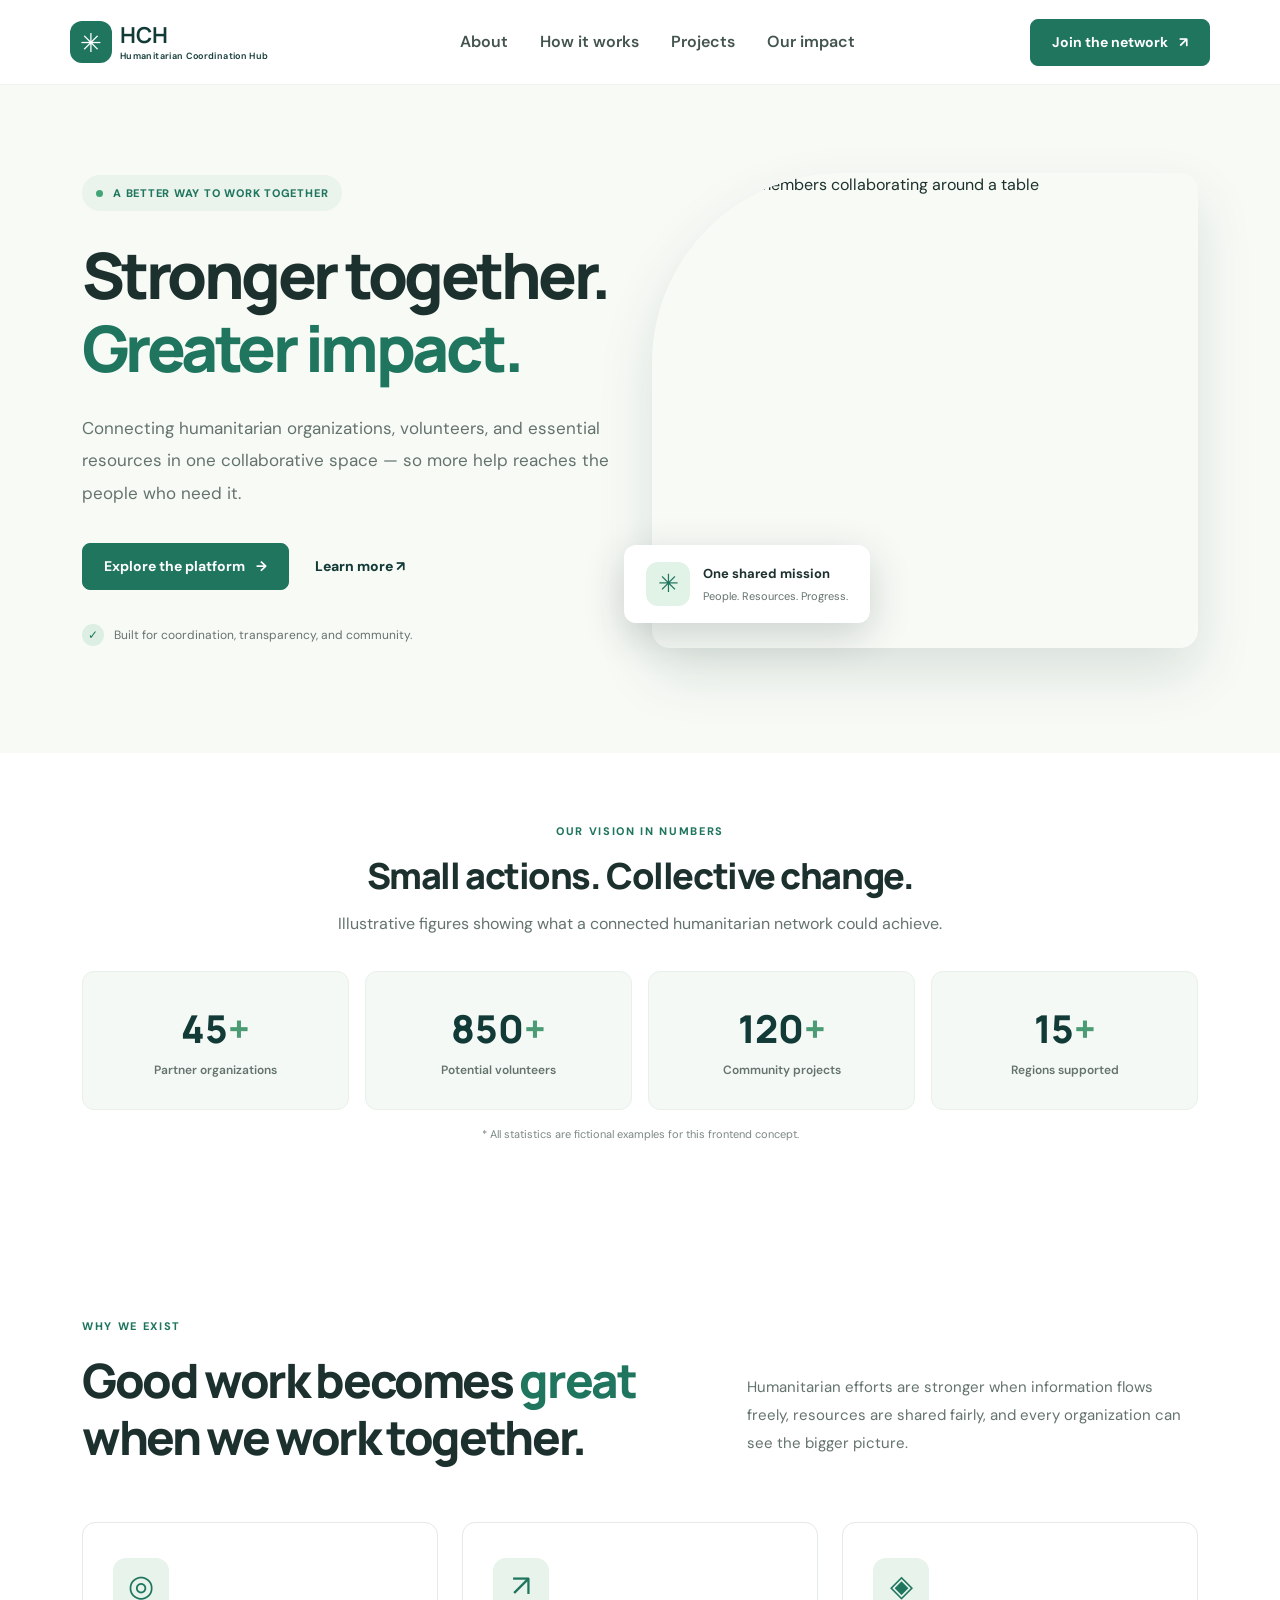
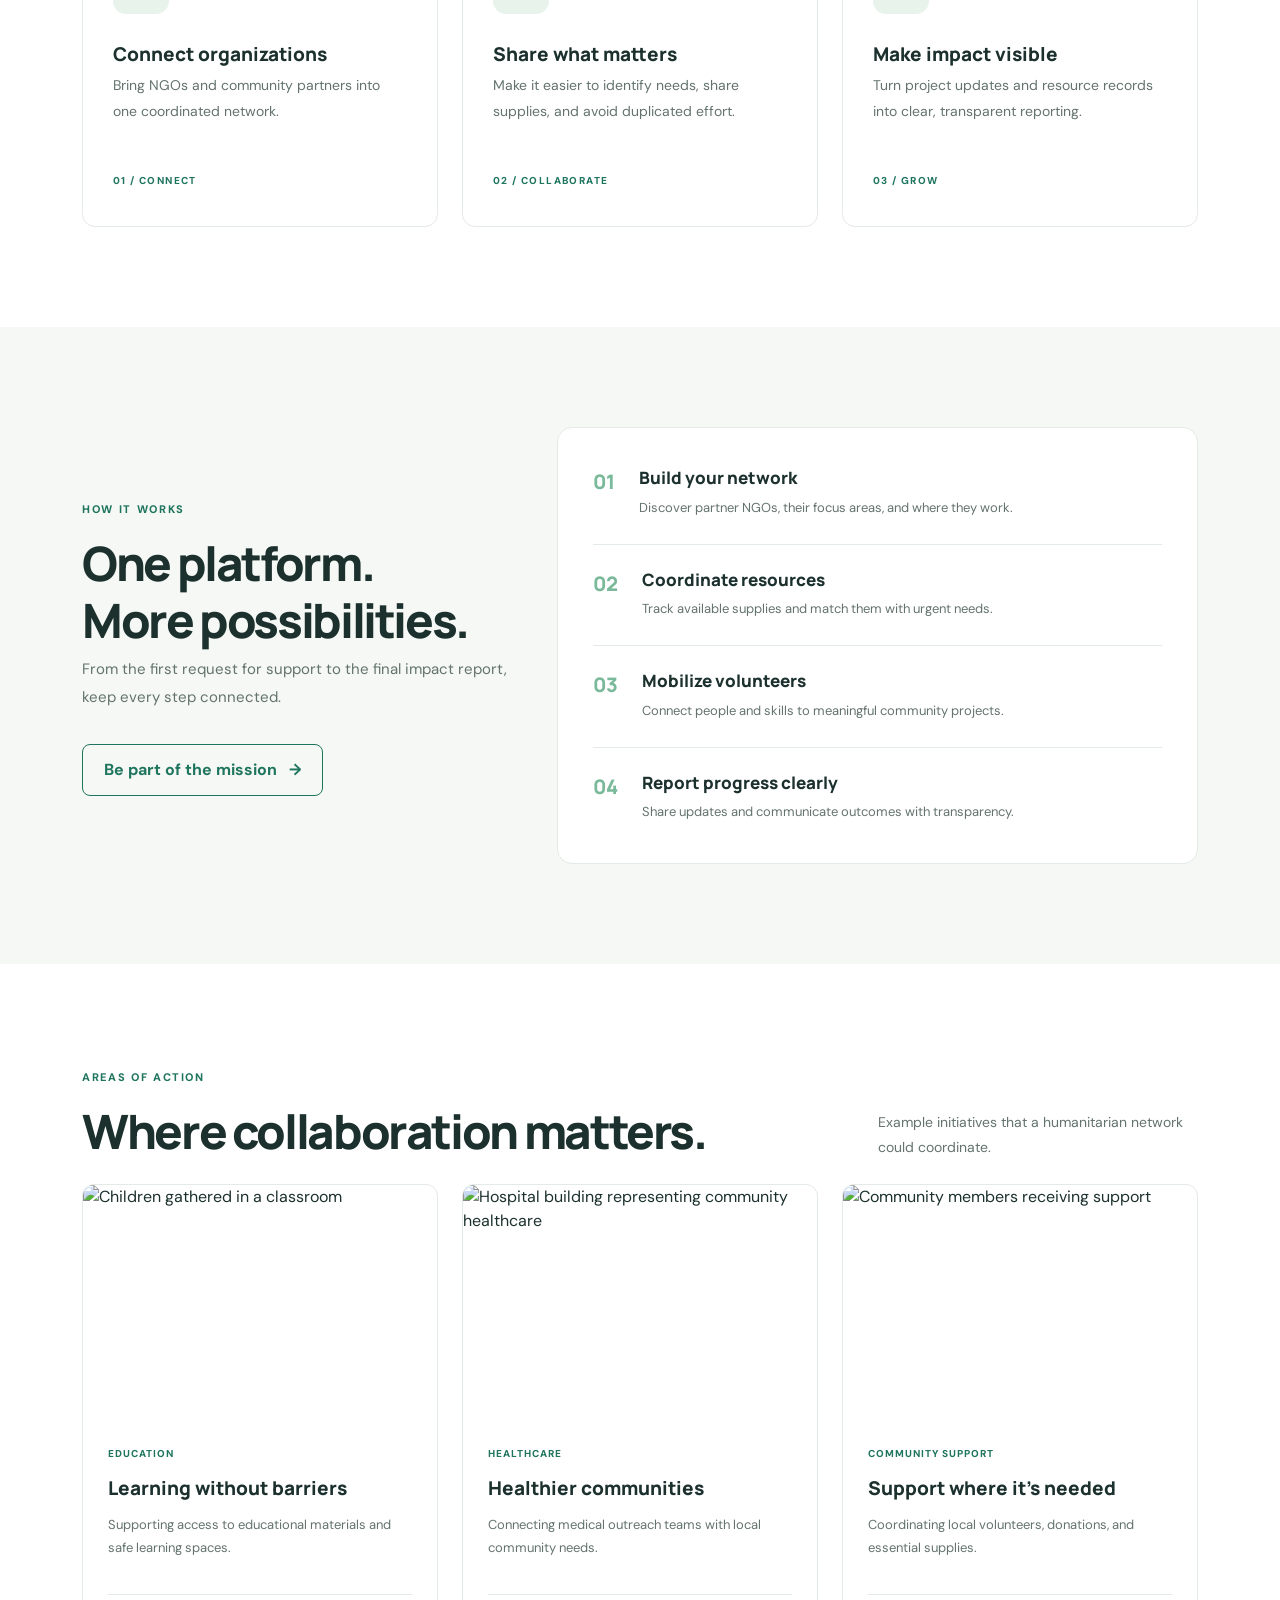
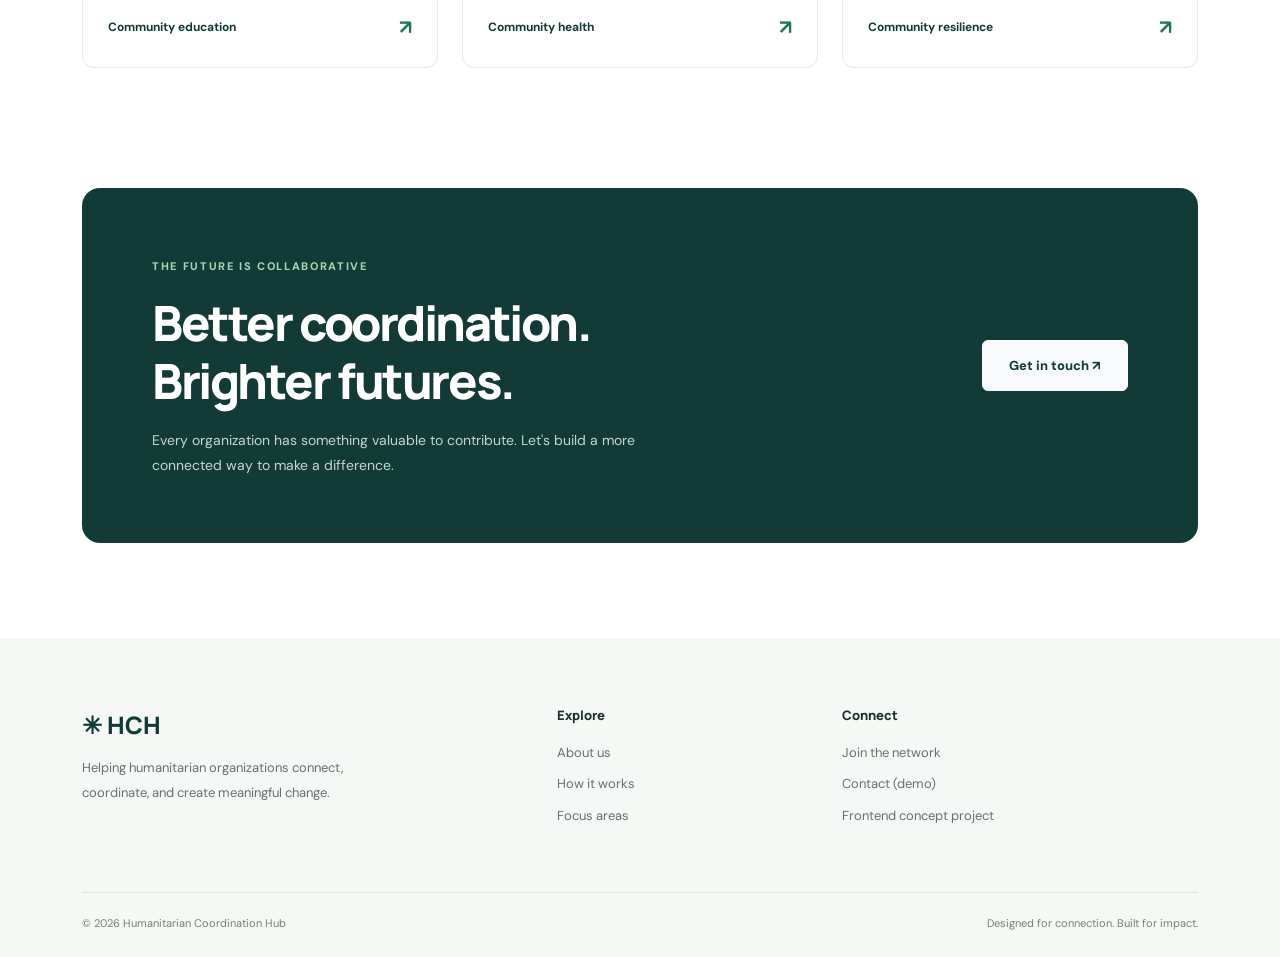
==== index.html @ ce34d8b0 "first commit" ====
<!DOCTYPE html>
<html lang="en">
<head>
  <meta charset="UTF-8">
  <meta name="viewport" content="width=device-width, initial-scale=1.0">
  <meta name="description" content="Humanitarian Coordination Hub connects organizations, volunteers and resources to support communities.">
  <title>Humanitarian Coordination Hub | Together, We Make an Impact</title>
  <link rel="preconnect" href="https://fonts.googleapis.com">
  <link rel="preconnect" href="https://fonts.gstatic.com" crossorigin>
  <link href="https://fonts.googleapis.com/css2?family=DM+Sans:wght@400;500;600;700&family=Manrope:wght@400;500;600;700;800&display=swap" rel="stylesheet">
  <link href="https://cdn.jsdelivr.net/npm/bootstrap@5.3.3/dist/css/bootstrap.min.css" rel="stylesheet">
  <link rel="stylesheet" href="css/style.css">
</head>
<body>
  <header class="site-header" id="top">
    <nav class="navbar navbar-expand-lg navbar-light container py-3" aria-label="Main navigation">
      <a class="navbar-brand brand d-flex align-items-center gap-2" href="#top" aria-label="HCH home">
        <span class="brand-mark" aria-hidden="true">✳</span>
        <span><strong>HCH</strong><small>Humanitarian Coordination Hub</small></span>
      </a>
      <button class="navbar-toggler" type="button" data-bs-toggle="collapse" data-bs-target="#mainNav" aria-controls="mainNav" aria-expanded="false" aria-label="Toggle navigation"><span class="navbar-toggler-icon"></span></button>
      <div class="collapse navbar-collapse" id="mainNav">
        <ul class="navbar-nav mx-auto gap-lg-3 mt-3 mt-lg-0">
          <li class="nav-item"><a class="nav-link" href="#about">About</a></li>
          <li class="nav-item"><a class="nav-link" href="#how-it-works">How it works</a></li>
          <li class="nav-item"><a class="nav-link" href="#projects">Projects</a></li>
          <li class="nav-item"><a class="nav-link" href="#impact">Our impact</a></li>
        </ul>
        <a href="#join" class="btn btn-primary-custom mt-3 mt-lg-0">Join the network <span aria-hidden="true">↗</span></a>
      </div>
    </nav>
  </header>

  <main>
    <section class="hero" aria-labelledby="hero-title">
      <div class="container">
        <div class="row align-items-center gy-5">
          <div class="col-lg-6 hero-content">
            <span class="eyebrow"><span class="status-dot"></span> A better way to work together</span>
            <h1 id="hero-title">Stronger together.<br><span>Greater impact.</span></h1>
            <p class="lead-copy">Connecting humanitarian organizations, volunteers, and essential resources in one collaborative space — so more help reaches the people who need it.</p>
            <div class="hero-actions"><a href="#how-it-works" class="btn btn-primary-custom btn-lg">Explore the platform <span aria-hidden="true">→</span></a><a href="#about" class="text-link">Learn more <span aria-hidden="true">↗</span></a></div>
            <div class="hero-note"><span class="note-icon">✓</span> Built for coordination, transparency, and community.</div>
          </div>
          <div class="col-lg-6">
            <div class="hero-visual">
              <img class="hero-photo" src="https://images.unsplash.com/photo-1531206715517-5c0ba140b2b8?auto=format&fit=crop&w=1100&q=85" alt="Community members collaborating around a table" loading="eager">
              <div class="visual-label"><span class="visual-icon">✳</span><div><strong>One shared mission</strong><small>People. Resources. Progress.</small></div></div>
              <div class="visual-decor" aria-hidden="true"></div>
            </div>
          </div>
        </div>
      </div>
    </section>

    <section class="stats-section" id="impact" aria-labelledby="impact-title">
      <div class="container">
        <div class="stats-intro"><span class="section-kicker">OUR VISION IN NUMBERS</span><h2 id="impact-title">Small actions. Collective change.</h2><p>Illustrative figures showing what a connected humanitarian network could achieve.</p></div>
        <div class="row g-3">
          <div class="col-6 col-lg-3"><div class="stat-card"><strong>45<span>+</span></strong><span>Partner organizations</span></div></div>
          <div class="col-6 col-lg-3"><div class="stat-card"><strong>850<span>+</span></strong><span>Potential volunteers</span></div></div>
          <div class="col-6 col-lg-3"><div class="stat-card"><strong>120<span>+</span></strong><span>Community projects</span></div></div>
          <div class="col-6 col-lg-3"><div class="stat-card"><strong>15<span>+</span></strong><span>Regions supported</span></div></div>
        </div>
        <p class="demo-disclaimer">* All statistics are fictional examples for this frontend concept.</p>
      </div>
    </section>

    <section class="section-space about-section" id="about" aria-labelledby="about-title">
      <div class="container"><div class="row align-items-end gy-3 mb-5"><div class="col-lg-7"><span class="section-kicker">WHY WE EXIST</span><h2 class="section-title" id="about-title">Good work becomes <em>great</em> when we work together.</h2></div><div class="col-lg-5"><p class="section-description">Humanitarian efforts are stronger when information flows freely, resources are shared fairly, and every organization can see the bigger picture.</p></div></div>
      <div class="row g-4">
        <div class="col-md-4"><article class="feature-card"><span class="feature-icon" aria-hidden="true">◎</span><h3>Connect organizations</h3><p>Bring NGOs and community partners into one coordinated network.</p><span class="feature-number">01 / CONNECT</span></article></div>
        <div class="col-md-4"><article class="feature-card"><span class="feature-icon" aria-hidden="true">↗</span><h3>Share what matters</h3><p>Make it easier to identify needs, share supplies, and avoid duplicated effort.</p><span class="feature-number">02 / COLLABORATE</span></article></div>
        <div class="col-md-4"><article class="feature-card"><span class="feature-icon" aria-hidden="true">◈</span><h3>Make impact visible</h3><p>Turn project updates and resource records into clear, transparent reporting.</p><span class="feature-number">03 / GROW</span></article></div>
      </div></div>
    </section>

    <section class="section-space process-section" id="how-it-works" aria-labelledby="process-title"><div class="container"><div class="row gy-5 align-items-center"><div class="col-lg-5"><span class="section-kicker">HOW IT WORKS</span><h2 class="section-title" id="process-title">One platform.<br>More possibilities.</h2><p class="section-description">From the first request for support to the final impact report, keep every step connected.</p><a href="#join" class="btn btn-outline-custom mt-3">Be part of the mission <span aria-hidden="true">→</span></a></div><div class="col-lg-7"><div class="steps"><div class="step"><span>01</span><div><h3>Build your network</h3><p>Discover partner NGOs, their focus areas, and where they work.</p></div></div><div class="step"><span>02</span><div><h3>Coordinate resources</h3><p>Track available supplies and match them with urgent needs.</p></div></div><div class="step"><span>03</span><div><h3>Mobilize volunteers</h3><p>Connect people and skills to meaningful community projects.</p></div></div><div class="step"><span>04</span><div><h3>Report progress clearly</h3><p>Share updates and communicate outcomes with transparency.</p></div></div></div></div></div></div></section>

    <section class="section-space projects-section" id="projects" aria-labelledby="projects-title"><div class="container"><div class="d-flex flex-column flex-md-row align-items-md-end justify-content-between gap-3 mb-4"><div><span class="section-kicker">AREAS OF ACTION</span><h2 class="section-title mb-0" id="projects-title">Where collaboration matters.</h2></div><p class="projects-intro">Example initiatives that a humanitarian network could coordinate.</p></div><div class="row g-4">
      <div class="col-md-6 col-lg-4"><article class="project-card"><img src="https://images.unsplash.com/photo-1509099836639-18ba1795216d?auto=format&fit=crop&w=800&q=80" alt="Children gathered in a classroom" loading="lazy"><div class="project-body"><span class="tag">EDUCATION</span><h3>Learning without barriers</h3><p>Supporting access to educational materials and safe learning spaces.</p><span class="project-meta">Community education <span aria-hidden="true">↗</span></span></div></article></div>
      <div class="col-md-6 col-lg-4"><article class="project-card"><img src="https://images.unsplash.com/photo-1538108149393-fbbd81895907?auto=format&fit=crop&w=800&q=80" alt="Hospital building representing community healthcare" loading="lazy"><div class="project-body"><span class="tag">HEALTHCARE</span><h3>Healthier communities</h3><p>Connecting medical outreach teams with local community needs.</p><span class="project-meta">Community health <span aria-hidden="true">↗</span></span></div></article></div>
      <div class="col-md-6 col-lg-4"><article class="project-card"><img src="https://images.unsplash.com/photo-1488521787991-ed7bbaae773c?auto=format&fit=crop&w=800&q=80" alt="Community members receiving support" loading="lazy"><div class="project-body"><span class="tag">COMMUNITY SUPPORT</span><h3>Support where it's needed</h3><p>Coordinating local volunteers, donations, and essential supplies.</p><span class="project-meta">Community resilience <span aria-hidden="true">↗</span></span></div></article></div>
    </div></div></section>

    <section class="join-section" id="join"><div class="container"><div class="join-box"><div><span class="section-kicker light-kicker">THE FUTURE IS COLLABORATIVE</span><h2>Better coordination.<br>Brighter futures.</h2><p>Every organization has something valuable to contribute. Let's build a more connected way to make a difference.</p></div><a class="btn btn-light join-button" href="mailto:hello@example.org?subject=Humanitarian%20Coordination%20Hub%20Interest">Get in touch <span aria-hidden="true">↗</span></a></div></div></section>
  </main>
  <footer class="footer"><div class="container"><div class="row gy-4 align-items-start"><div class="col-lg-5"><a class="footer-brand" href="#top">✳ HCH</a><p>Helping humanitarian organizations connect, coordinate, and create meaningful change.</p></div><div class="col-lg-3 col-6"><h3>Explore</h3><a href="#about">About us</a><a href="#how-it-works">How it works</a><a href="#projects">Focus areas</a></div><div class="col-lg-4 col-6"><h3>Connect</h3><a href="#join">Join the network</a><a href="mailto:hello@example.org">Contact (demo)</a><span class="footer-note">Frontend concept project</span></div></div><div class="footer-bottom"><span>© <span id="year"></span> Humanitarian Coordination Hub</span><span>Designed for connection. Built for impact.</span></div></div></footer>
  <script src="https://cdn.jsdelivr.net/npm/bootstrap@5.3.3/dist/js/bootstrap.bundle.min.js"></script>
  <script src="js/main.js"></script>
</body>
</html>
---- css/style.css ----
:root{--navy:#123b37;--green:#1f755e;--mint:#e7f3eb;--ink:#1c312e;--muted:#64736e;--cream:#f8faf6;--line:#e4eae5}*{box-sizing:border-box}html{scroll-behavior:smooth;scroll-padding-top:85px}body{font-family:'DM Sans',sans-serif;color:var(--ink);background:#fff;margin:0}h1,h2,h3,h4,.brand{font-family:Manrope,sans-serif}a{text-decoration:none}button,a{transition:.2s ease}a:focus-visible,button:focus-visible{outline:3px solid #e0a953;outline-offset:3px}.site-header{background:#fff;position:sticky;top:0;z-index:1000;border-bottom:1px solid #f0f2ee}.brand{color:var(--navy);font-size:22px;line-height:1}.brand:hover{color:var(--green)}.brand-mark{background:var(--green);color:white;width:42px;height:42px;display:grid;place-items:center;border-radius:12px;font-size:26px}.brand small{display:block;font-family:'DM Sans',sans-serif;font-size:9px;font-weight:600;letter-spacing:.04em;margin-top:6px}.nav-link{font-weight:600;color:#43544e}.nav-link:hover{color:var(--green)}.btn-primary-custom{background:var(--green);color:#fff;border-radius:8px;padding:12px 21px;font-size:14px;font-weight:700;border:1px solid var(--green)}.btn-primary-custom:hover{background:#155741;color:#fff;transform:translateY(-2px)}.btn-primary-custom span,.btn-outline-custom span{margin-left:8px}.hero{background:var(--cream);padding:88px 0 105px;overflow:hidden}.eyebrow,.section-kicker{font-size:11px;font-weight:800;letter-spacing:.15em;color:var(--green);text-transform:uppercase}.eyebrow{display:inline-flex;align-items:center;gap:10px;background:#eaf3ec;padding:10px 14px;border-radius:50px;letter-spacing:.07em}.status-dot{width:7px;height:7px;border-radius:50%;background:#42a578}.hero h1{font-size:clamp(44px,5vw,72px);line-height:1.13;letter-spacing:-.055em;font-weight:800;margin:28px 0}.hero h1 span{color:var(--green)}.lead-copy{font-size:17px;line-height:1.9;color:var(--muted);max-width:530px}.hero-actions{display:flex;gap:26px;align-items:center;flex-wrap:wrap;margin:34px 0}.text-link{color:var(--navy);font-size:14px;font-weight:800}.text-link:hover{color:var(--green)}.hero-note{font-size:12px;color:var(--muted)}.note-icon{display:inline-grid;place-items:center;background:#dcefe2;color:var(--green);width:22px;height:22px;border-radius:50%;margin-right:7px}.hero-visual{position:relative;max-width:550px;margin:auto}.hero-photo{display:block;width:100%;height:475px;object-fit:cover;border-radius:190px 18px 18px 18px;box-shadow:0 25px 55px #123b3721}.visual-label{position:absolute;bottom:25px;left:-28px;background:#fff;padding:17px 22px;display:flex;gap:13px;align-items:center;border-radius:12px;box-shadow:0 12px 40px #102a2530}.visual-icon{width:44px;height:44px;background:#e1f2e7;color:var(--green);border-radius:12px;display:grid;place-items:center;font-size:25px}.visual-label strong,.visual-label small{display:block}.visual-label strong{font-size:13px}.visual-label small{font-size:11px;color:var(--muted);margin-top:4px}.visual-decor{position:absolute;width:100px;height:100px;border:12px solid #d9e9d8;border-radius:50%;right:-34px;top:-35px;z-index:-1}.stats-section{padding:65px 0 70px}.stats-intro{text-align:center;margin-bottom:32px}.stats-intro h2{font-size:clamp(25px,3vw,36px);font-weight:800;letter-spacing:-.04em;margin:12px 0}.stats-intro p,.section-description{color:var(--muted);line-height:1.85}.stat-card{background:#f5f9f5;padding:28px 15px;text-align:center;border:1px solid #e9f0e9;border-radius:12px}.stat-card strong{display:block;font-family:Manrope,sans-serif;font-size:clamp(29px,3vw,42px);font-weight:800;color:var(--navy)}.stat-card strong span{color:#4b9b75}.stat-card>span{color:var(--muted);font-size:12px;font-weight:600}.demo-disclaimer{text-align:center;color:#7b8983;font-size:11px;margin:16px 0 0}.section-space{padding:100px 0}.section-title{font-weight:800;font-size:clamp(31px,3.7vw,49px);line-height:1.2;letter-spacing:-.05em;margin-top:15px}.section-title em{color:var(--green);font-style:normal}.section-description{font-size:15px}.feature-card{height:100%;border:1px solid var(--line);border-radius:13px;padding:35px 30px;transition:.25s}.feature-card:hover{transform:translateY(-6px);box-shadow:0 20px 40px #173b3012;border-color:#bcd9c7}.feature-icon{display:grid;place-items:center;width:56px;height:56px;background:var(--mint);border-radius:13px;font-size:30px;color:var(--green);margin-bottom:29px}.feature-card h3{font-size:19px;font-weight:800}.feature-card p{font-size:14px;color:var(--muted);line-height:1.8;min-height:78px}.feature-number{font-size:10px;font-weight:800;letter-spacing:.14em;color:var(--green)}.process-section{background:#f5f8f4}.btn-outline-custom{border:1px solid var(--green);color:var(--green);font-weight:700;padding:13px 21px;border-radius:8px}.btn-outline-custom:hover{background:var(--green);color:white}.steps{background:white;padding:15px 35px;border-radius:15px;border:1px solid var(--line)}.step{display:flex;gap:24px;padding:25px 0;border-bottom:1px solid var(--line)}.step:last-child{border-bottom:0}.step>span{font:800 20px Manrope,sans-serif;color:#7ab99a}.step h3{font-size:17px;font-weight:800}.step p{color:var(--muted);font-size:13px;margin:8px 0 0;line-height:1.7}.projects-intro{max-width:320px;color:var(--muted);font-size:14px;line-height:1.8;margin:0}.project-card{height:100%;border:1px solid var(--line);border-radius:12px;overflow:hidden;background:#fff;transition:.25s}.project-card:hover{transform:translateY(-5px);box-shadow:0 18px 40px #173b3014}.project-card img{width:100%;height:230px;object-fit:cover;display:block}.project-body{padding:25px}.tag{font-size:10px;letter-spacing:.1em;font-weight:800;color:var(--green)}.project-body h3{font-size:19px;font-weight:800;margin:13px 0}.project-body p{font-size:13px;color:var(--muted);line-height:1.8;min-height:65px}.project-meta{display:flex;justify-content:space-between;align-items:center;border-top:1px solid var(--line);padding-top:17px;color:var(--navy);font-size:12px;font-weight:700}.project-meta span{font-size:20px;color:var(--green)}.join-section{padding:20px 0 95px}.join-box{background:var(--navy);border-radius:18px;padding:65px 70px;display:flex;justify-content:space-between;gap:30px;align-items:center}.light-kicker{color:#a2d6b5}.join-box h2{font-size:clamp(30px,3.8vw,49px);font-weight:800;letter-spacing:-.05em;color:white;margin:17px 0}.join-box p{max-width:540px;color:#c4d7d0;line-height:1.8;font-size:14px;margin:0}.join-button{padding:15px 26px;white-space:nowrap;font-size:13px;font-weight:800;color:var(--navy)}.join-button:hover{background:#e5f0e8}.footer{background:#f5f8f4;padding:70px 0 25px}.footer-brand{font:800 24px Manrope,sans-serif;color:var(--navy)}.footer p{font-size:13px;color:var(--muted);max-width:310px;line-height:1.9;margin-top:15px}.footer h3{font-size:13px;font-weight:800;margin-bottom:19px}.footer a:not(.footer-brand),.footer-note{display:block;color:var(--muted);font-size:13px;margin-bottom:12px}.footer a:hover{color:var(--green)}.footer-bottom{border-top:1px solid #dce6dd;margin-top:55px;padding-top:22px;display:flex;justify-content:space-between;gap:15px;color:#71817a;font-size:11px}@media(max-width:991px){.hero{padding:60px 0 80px}.hero-photo{height:430px}.hero-visual{max-width:600px}.visual-label{left:10px}.section-space{padding:75px 0}.join-box{padding:45px}}@media(max-width:575px){.brand small{font-size:8px}.brand-mark{width:38px;height:38px}.hero h1{font-size:43px}.hero-photo{height:330px;border-radius:110px 15px 15px 15px}.visual-label{bottom:14px;padding:10px 12px}.visual-decor{right:-5px}.hero-actions{gap:20px}.hero .btn-lg{font-size:13px}.stat-card{padding:22px 8px}.stat-card>span{font-size:11px}.steps{padding:5px 18px}.join-box{padding:37px 25px;display:block}.join-button{margin-top:25px}.footer-bottom{flex-direction:column}.section-space{padding:65px 0}}@media(prefers-reduced-motion:reduce){html{scroll-behavior:auto}*,*::before,*::after{transition:none!important}}
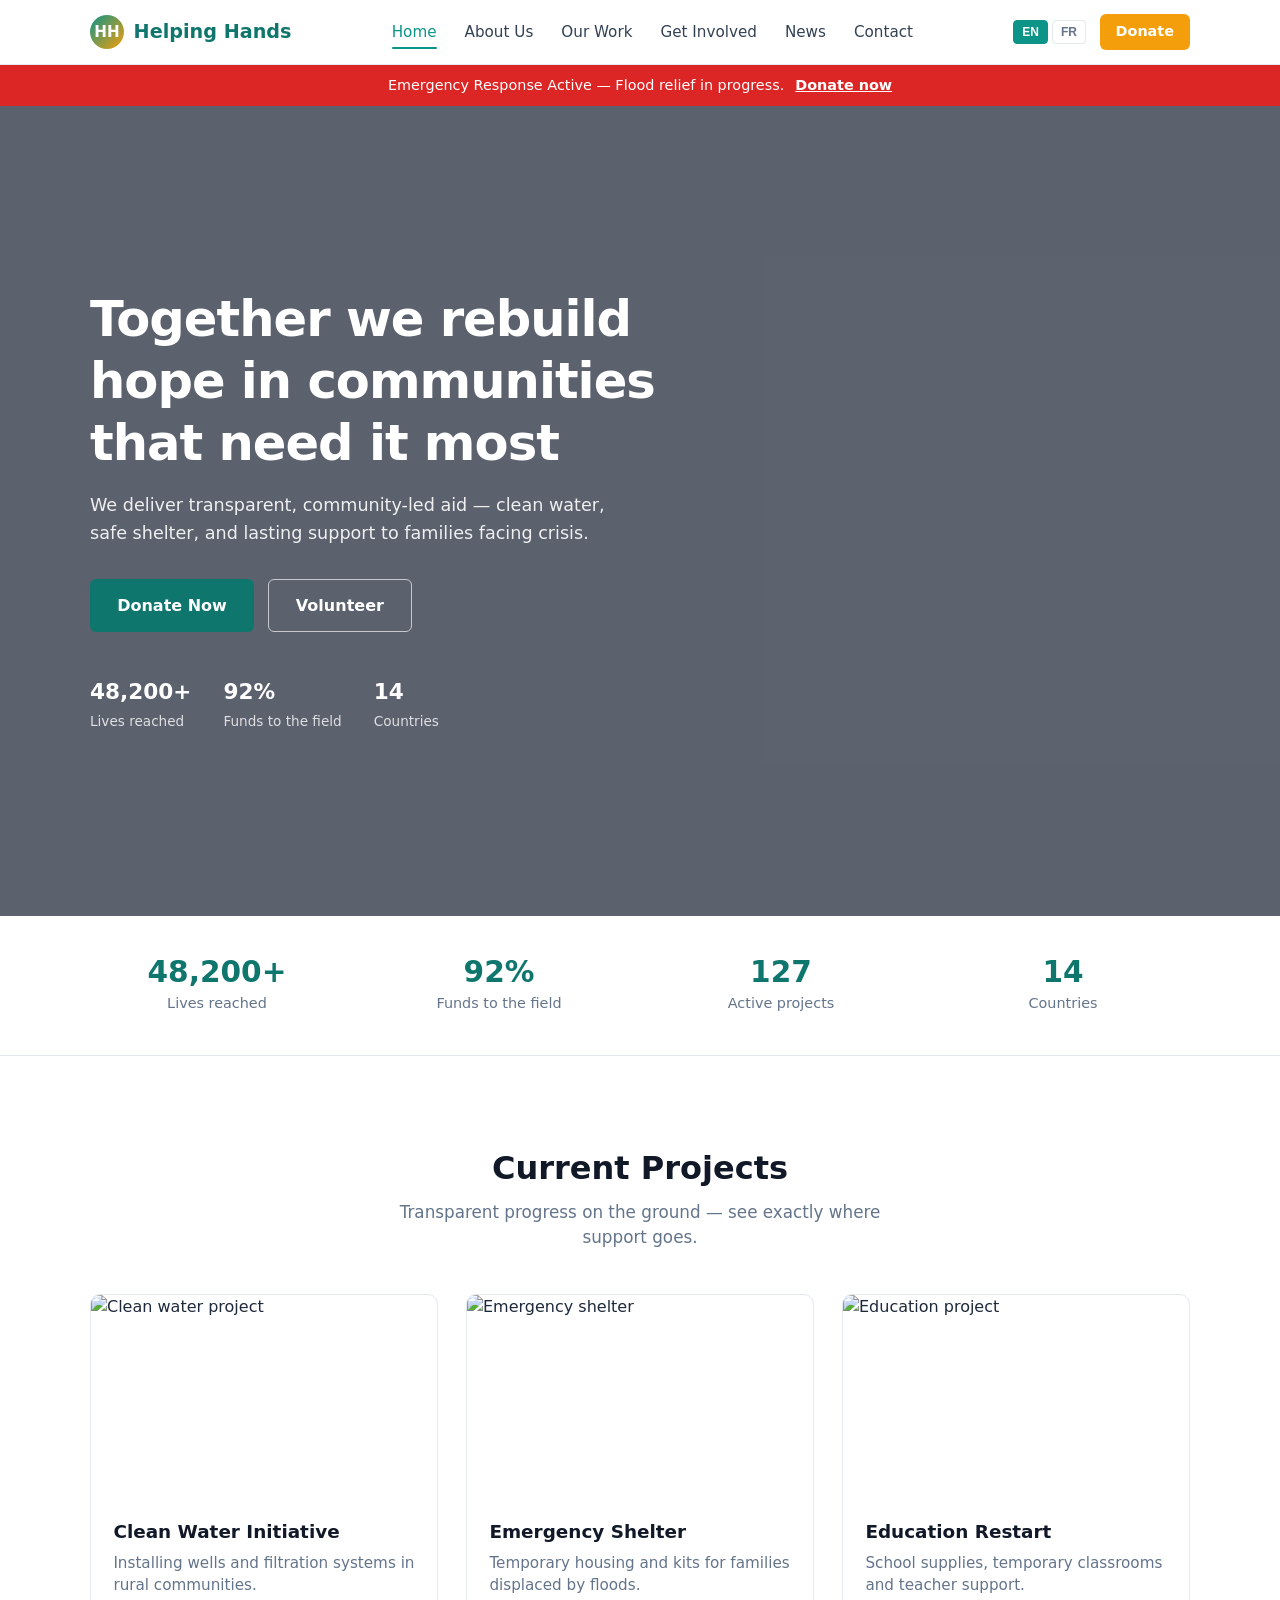
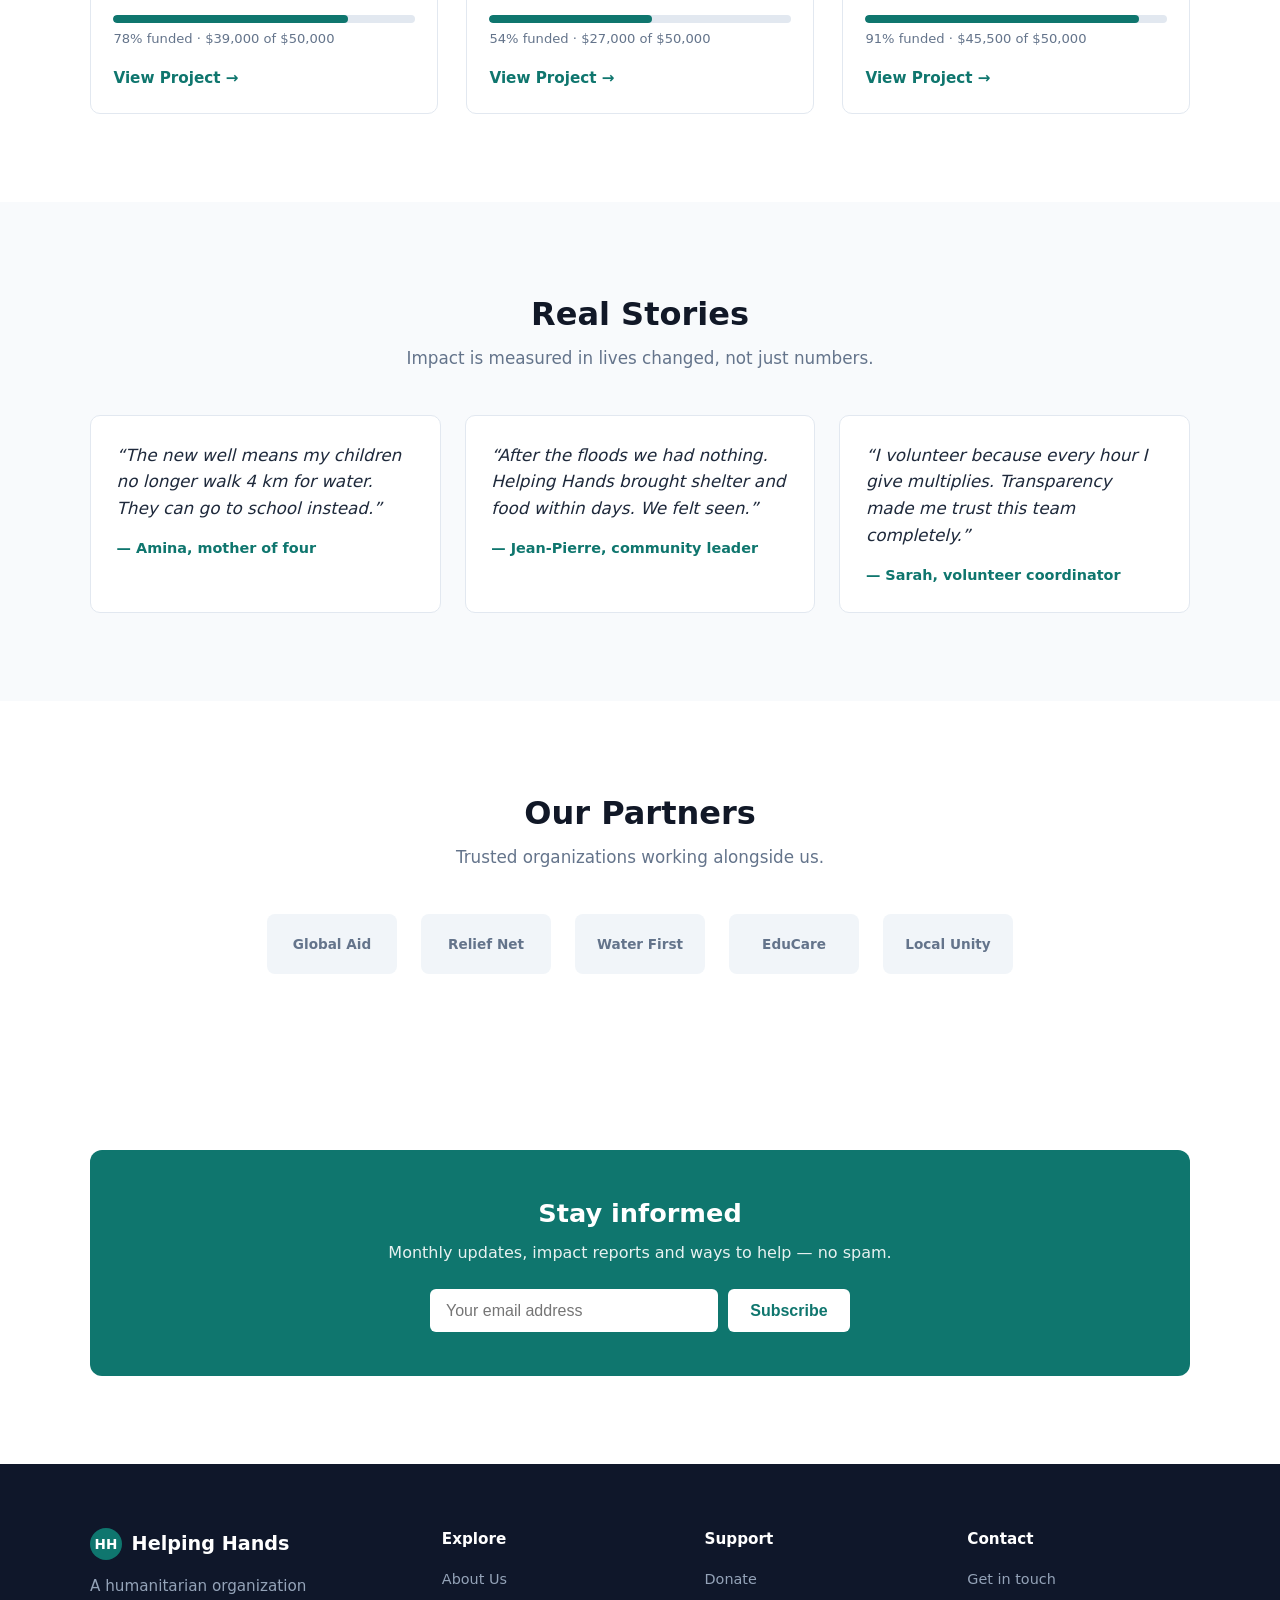
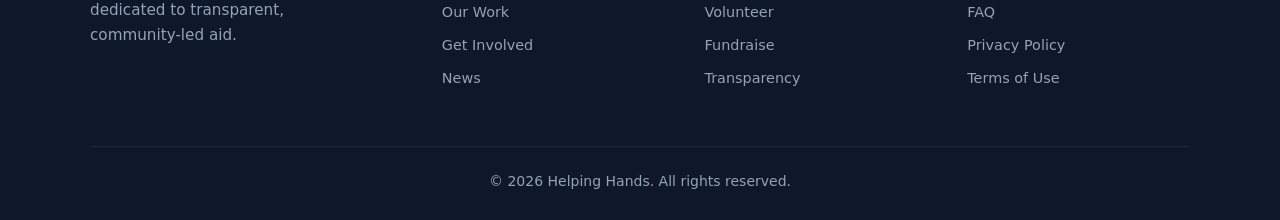
==== commit 9d7f3494: "Update website structure and styles" ====
--- a/index.html
+++ b/index.html
@@ -3,90 +3,325 @@
 <head>
   <meta charset="UTF-8">
   <meta name="viewport" content="width=device-width, initial-scale=1.0">
-  <meta name="description" content="Humanitarian Coordination Hub connects organizations, volunteers and resources to support communities.">
-  <title>Humanitarian Coordination Hub | Together, We Make an Impact</title>
-  <link rel="preconnect" href="https://fonts.googleapis.com">
-  <link rel="preconnect" href="https://fonts.gstatic.com" crossorigin>
-  <link href="https://fonts.googleapis.com/css2?family=DM+Sans:wght@400;500;600;700&family=Manrope:wght@400;500;600;700;800&display=swap" rel="stylesheet">
-  <link href="https://cdn.jsdelivr.net/npm/bootstrap@5.3.3/dist/css/bootstrap.min.css" rel="stylesheet">
+  <title>Helping Hands</title>
   <link rel="stylesheet" href="css/style.css">
 </head>
 <body>
-  <header class="site-header" id="top">
-    <nav class="navbar navbar-expand-lg navbar-light container py-3" aria-label="Main navigation">
-      <a class="navbar-brand brand d-flex align-items-center gap-2" href="#top" aria-label="HCH home">
-        <span class="brand-mark" aria-hidden="true">✳</span>
-        <span><strong>HCH</strong><small>Humanitarian Coordination Hub</small></span>
-      </a>
-      <button class="navbar-toggler" type="button" data-bs-toggle="collapse" data-bs-target="#mainNav" aria-controls="mainNav" aria-expanded="false" aria-label="Toggle navigation"><span class="navbar-toggler-icon"></span></button>
-      <div class="collapse navbar-collapse" id="mainNav">
-        <ul class="navbar-nav mx-auto gap-lg-3 mt-3 mt-lg-0">
-          <li class="nav-item"><a class="nav-link" href="#about">About</a></li>
-          <li class="nav-item"><a class="nav-link" href="#how-it-works">How it works</a></li>
-          <li class="nav-item"><a class="nav-link" href="#projects">Projects</a></li>
-          <li class="nav-item"><a class="nav-link" href="#impact">Our impact</a></li>
+  <header class="header">
+  <div class="container header-inner">
+
+    <!-- Logo -->
+    <a href="index.html" class="logo">
+      <span class="logo-icon">HH</span>
+      Helping Hands
+    </a>
+
+    <!-- Desktop Navigation -->
+    <nav class="nav-desktop">
+      <ul class="nav-list">
+        <li><a href="index.html" class="active">Home</a></li>
+        <li><a href="about.html">About Us</a></li>
+        <li><a href="our-work.html">Our Work</a></li>
+        <li><a href="get-involved.html">Get Involved</a></li>
+        <li><a href="news.html">News</a></li>
+        <li><a href="contact.html">Contact</a></li>
+      </ul>
+    </nav>
+
+    <!-- Actions -->
+    <div class="header-actions">
+      <div class="lang-switch">
+        <button class="active" data-lang="en">EN</button>
+        <button data-lang="fr">FR</button>
+      </div>
+
+      <a href="get-involved.html#donate" class="btn-donate">Donate</a>
+
+      <!-- Hamburger -->
+      <button class="menu-toggle" id="menu-toggle" aria-label="Open menu">
+        <span></span>
+        <span></span>
+        <span></span>
+      </button>
+    </div>
+  </div>
+</header>
+
+<!-- Mobile Menu Overlay -->
+<div class="mobile-menu" id="mobile-menu">
+  <div class="mobile-menu-header">
+    <span class="logo-text">Helping Hands</span>
+    <button class="menu-close" id="menu-close" aria-label="Close menu">✕</button>
+  </div>
+
+  <nav>
+    <ul class="mobile-nav-list">
+      <li><a href="index.html">Home</a></li>
+      <li><a href="about.html">About Us</a></li>
+      <li><a href="our-work.html">Our Work</a></li>
+      <li><a href="get-involved.html">Get Involved</a></li>
+      <li><a href="news.html">News</a></li>
+      <li><a href="contact.html">Contact</a></li>
+    </ul>
+  </nav>
+
+  <div class="mobile-menu-footer">
+    <a href="get-involved.html#donate" class="btn-donate-full">Donate Now</a>
+  </div>
+</div>
+
+<!-- Dark overlay behind the menu -->
+<div class="menu-backdrop" id="menu-backdrop"></div>
+
+<!-- Emergency Banner -->
+<div class="emergency-banner">
+  Emergency Response Active — Flood relief in progress.
+  <a href="get-involved.html#donate">Donate now</a>
+</div>
+
+<!-- Hero Section -->
+<section class="hero">
+  <div class="hero-overlay"></div>
+
+  <div class="container">
+    <div class="hero-content">
+      <h1 class="hero-title">
+        Together we rebuild hope in communities that need it most
+      </h1>
+
+      <p class="hero-subtitle">
+        We deliver transparent, community-led aid — clean water, safe shelter, and lasting support to families facing crisis.
+      </p>
+
+      <div class="hero-actions">
+        <a href="get-involved.html#donate" class="btn btn-primary">Donate Now</a>
+        <a href="get-involved.html#volunteer" class="btn btn-secondary">Volunteer</a>
+      </div>
+
+      <!-- Trust Indicators -->
+      <div class="hero-trust">
+        <div class="trust-item">
+          <strong>48,200+</strong>
+          <span>Lives reached</span>
+        </div>
+        <div class="trust-item">
+          <strong>92%</strong>
+          <span>Funds to the field</span>
+        </div>
+        <div class="trust-item">
+          <strong>14</strong>
+          <span>Countries</span>
+        </div>
+      </div>
+    </div>
+  </div>
+</section>
+
+<!-- ===== STATS / IMPACT ===== -->
+<section class="stats">
+  <div class="container">
+    <div class="stats-grid">
+      <div class="stat-item">
+        <div class="stat-number">48,200+</div>
+        <div class="stat-label">Lives reached</div>
+      </div>
+      <div class="stat-item">
+        <div class="stat-number">92%</div>
+        <div class="stat-label">Funds to the field</div>
+      </div>
+      <div class="stat-item">
+        <div class="stat-number">127</div>
+        <div class="stat-label">Active projects</div>
+      </div>
+      <div class="stat-item">
+        <div class="stat-number">14</div>
+        <div class="stat-label">Countries</div>
+      </div>
+    </div>
+  </div>
+</section>
+
+<!-- ===== CURRENT PROJECTS ===== -->
+<section class="section projects">
+  <div class="container">
+    <div class="section-header">
+      <h2 class="section-title">Current Projects</h2>
+      <p class="section-subtitle">Transparent progress on the ground — see exactly where support goes.</p>
+    </div>
+
+    <div class="projects-grid">
+      <!-- Project 1 -->
+      <article class="project-card">
+        <div class="project-image">
+          <img src="https://images.unsplash.com/photo-1488521787991-ed7bbaae773c?w=600&h=400&fit=crop" alt="Clean water project">
+        </div>
+        <div class="project-content">
+          <h3>Clean Water Initiative</h3>
+          <p>Installing wells and filtration systems in rural communities.</p>
+          <div class="progress-wrapper">
+            <div class="progress-bar">
+              <div class="progress-fill" style="width: 78%"></div>
+            </div>
+            <div class="progress-text">78% funded · $39,000 of $50,000</div>
+          </div>
+          <a href="our-work.html" class="btn-link">View Project →</a>
+        </div>
+      </article>
+
+      <!-- Project 2 -->
+      <article class="project-card">
+        <div class="project-image">
+          <img src="https://images.unsplash.com/photo-1469571486292-0ba58a3f068b?w=600&h=400&fit=crop" alt="Emergency shelter">
+        </div>
+        <div class="project-content">
+          <h3>Emergency Shelter</h3>
+          <p>Temporary housing and kits for families displaced by floods.</p>
+          <div class="progress-wrapper">
+            <div class="progress-bar">
+              <div class="progress-fill" style="width: 54%"></div>
+            </div>
+            <div class="progress-text">54% funded · $27,000 of $50,000</div>
+          </div>
+          <a href="our-work.html" class="btn-link">View Project →</a>
+        </div>
+      </article>
+
+      <!-- Project 3 -->
+      <article class="project-card">
+        <div class="project-image">
+          <img src="https://images.unsplash.com/photo-1503676260728-1c00da094a0b?w=600&h=400&fit=crop" alt="Education project">
+        </div>
+        <div class="project-content">
+          <h3>Education Restart</h3>
+          <p>School supplies, temporary classrooms and teacher support.</p>
+          <div class="progress-wrapper">
+            <div class="progress-bar">
+              <div class="progress-fill" style="width: 91%"></div>
+            </div>
+            <div class="progress-text">91% funded · $45,500 of $50,000</div>
+          </div>
+          <a href="our-work.html" class="btn-link">View Project →</a>
+        </div>
+      </article>
+    </div>
+  </div>
+</section>
+
+<!-- ===== REAL STORIES ===== -->
+<section class="section stories">
+  <div class="container">
+    <div class="section-header">
+      <h2 class="section-title">Real Stories</h2>
+      <p class="section-subtitle">Impact is measured in lives changed, not just numbers.</p>
+    </div>
+
+    <div class="stories-grid">
+      <div class="story-card">
+        <p class="story-quote">“The new well means my children no longer walk 4 km for water. They can go to school instead.”</p>
+        <div class="story-author">— Amina, mother of four</div>
+      </div>
+
+      <div class="story-card">
+        <p class="story-quote">“After the floods we had nothing. Helping Hands brought shelter and food within days. We felt seen.”</p>
+        <div class="story-author">— Jean-Pierre, community leader</div>
+      </div>
+
+      <div class="story-card">
+        <p class="story-quote">“I volunteer because every hour I give multiplies. Transparency made me trust this team completely.”</p>
+        <div class="story-author">— Sarah, volunteer coordinator</div>
+      </div>
+    </div>
+  </div>
+</section>
+
+<!-- ===== PARTNERS ===== -->
+<section class="section partners">
+  <div class="container">
+    <div class="section-header">
+      <h2 class="section-title">Our Partners</h2>
+      <p class="section-subtitle">Trusted organizations working alongside us.</p>
+    </div>
+
+    <div class="partners-grid">
+      <div class="partner-logo">Global Aid</div>
+      <div class="partner-logo">Relief Net</div>
+      <div class="partner-logo">Water First</div>
+      <div class="partner-logo">EduCare</div>
+      <div class="partner-logo">Local Unity</div>
+    </div>
+  </div>
+</section>
+
+<!-- ===== NEWSLETTER + FINAL CTA ===== -->
+<section class="section newsletter">
+  <div class="container">
+    <div class="newsletter-box">
+      <h2>Stay informed</h2>
+      <p>Monthly updates, impact reports and ways to help — no spam.</p>
+      
+      <form class="newsletter-form">
+        <input type="email" placeholder="Your email address" required>
+        <button type="submit">Subscribe</button>
+      </form>
+    </div>
+  </div>
+</section>
+
+<!-- ===== FOOTER ===== -->
+<footer class="footer">
+  <div class="container">
+    <div class="footer-grid">
+      
+      <!-- Brand -->
+      <div class="footer-brand">
+        <div class="footer-logo">
+          <span class="logo-icon">HH</span>
+          Helping Hands
+        </div>
+        <p>A humanitarian organization dedicated to transparent, community-led aid.</p>
+      </div>
+
+      <!-- Explore -->
+      <div class="footer-links">
+        <h4>Explore</h4>
+        <ul>
+          <li><a href="about.html">About Us</a></li>
+          <li><a href="our-work.html">Our Work</a></li>
+          <li><a href="get-involved.html">Get Involved</a></li>
+          <li><a href="news.html">News</a></li>
         </ul>
-        <a href="#join" class="btn btn-primary-custom mt-3 mt-lg-0">Join the network <span aria-hidden="true">↗</span></a>
-      </div>
-    </nav>
-  </header>
-
-  <main>
-    <section class="hero" aria-labelledby="hero-title">
-      <div class="container">
-        <div class="row align-items-center gy-5">
-          <div class="col-lg-6 hero-content">
-            <span class="eyebrow"><span class="status-dot"></span> A better way to work together</span>
-            <h1 id="hero-title">Stronger together.<br><span>Greater impact.</span></h1>
-            <p class="lead-copy">Connecting humanitarian organizations, volunteers, and essential resources in one collaborative space — so more help reaches the people who need it.</p>
-            <div class="hero-actions"><a href="#how-it-works" class="btn btn-primary-custom btn-lg">Explore the platform <span aria-hidden="true">→</span></a><a href="#about" class="text-link">Learn more <span aria-hidden="true">↗</span></a></div>
-            <div class="hero-note"><span class="note-icon">✓</span> Built for coordination, transparency, and community.</div>
-          </div>
-          <div class="col-lg-6">
-            <div class="hero-visual">
-              <img class="hero-photo" src="https://images.unsplash.com/photo-1531206715517-5c0ba140b2b8?auto=format&fit=crop&w=1100&q=85" alt="Community members collaborating around a table" loading="eager">
-              <div class="visual-label"><span class="visual-icon">✳</span><div><strong>One shared mission</strong><small>People. Resources. Progress.</small></div></div>
-              <div class="visual-decor" aria-hidden="true"></div>
-            </div>
-          </div>
-        </div>
-      </div>
-    </section>
-
-    <section class="stats-section" id="impact" aria-labelledby="impact-title">
-      <div class="container">
-        <div class="stats-intro"><span class="section-kicker">OUR VISION IN NUMBERS</span><h2 id="impact-title">Small actions. Collective change.</h2><p>Illustrative figures showing what a connected humanitarian network could achieve.</p></div>
-        <div class="row g-3">
-          <div class="col-6 col-lg-3"><div class="stat-card"><strong>45<span>+</span></strong><span>Partner organizations</span></div></div>
-          <div class="col-6 col-lg-3"><div class="stat-card"><strong>850<span>+</span></strong><span>Potential volunteers</span></div></div>
-          <div class="col-6 col-lg-3"><div class="stat-card"><strong>120<span>+</span></strong><span>Community projects</span></div></div>
-          <div class="col-6 col-lg-3"><div class="stat-card"><strong>15<span>+</span></strong><span>Regions supported</span></div></div>
-        </div>
-        <p class="demo-disclaimer">* All statistics are fictional examples for this frontend concept.</p>
-      </div>
-    </section>
-
-    <section class="section-space about-section" id="about" aria-labelledby="about-title">
-      <div class="container"><div class="row align-items-end gy-3 mb-5"><div class="col-lg-7"><span class="section-kicker">WHY WE EXIST</span><h2 class="section-title" id="about-title">Good work becomes <em>great</em> when we work together.</h2></div><div class="col-lg-5"><p class="section-description">Humanitarian efforts are stronger when information flows freely, resources are shared fairly, and every organization can see the bigger picture.</p></div></div>
-      <div class="row g-4">
-        <div class="col-md-4"><article class="feature-card"><span class="feature-icon" aria-hidden="true">◎</span><h3>Connect organizations</h3><p>Bring NGOs and community partners into one coordinated network.</p><span class="feature-number">01 / CONNECT</span></article></div>
-        <div class="col-md-4"><article class="feature-card"><span class="feature-icon" aria-hidden="true">↗</span><h3>Share what matters</h3><p>Make it easier to identify needs, share supplies, and avoid duplicated effort.</p><span class="feature-number">02 / COLLABORATE</span></article></div>
-        <div class="col-md-4"><article class="feature-card"><span class="feature-icon" aria-hidden="true">◈</span><h3>Make impact visible</h3><p>Turn project updates and resource records into clear, transparent reporting.</p><span class="feature-number">03 / GROW</span></article></div>
-      </div></div>
-    </section>
-
-    <section class="section-space process-section" id="how-it-works" aria-labelledby="process-title"><div class="container"><div class="row gy-5 align-items-center"><div class="col-lg-5"><span class="section-kicker">HOW IT WORKS</span><h2 class="section-title" id="process-title">One platform.<br>More possibilities.</h2><p class="section-description">From the first request for support to the final impact report, keep every step connected.</p><a href="#join" class="btn btn-outline-custom mt-3">Be part of the mission <span aria-hidden="true">→</span></a></div><div class="col-lg-7"><div class="steps"><div class="step"><span>01</span><div><h3>Build your network</h3><p>Discover partner NGOs, their focus areas, and where they work.</p></div></div><div class="step"><span>02</span><div><h3>Coordinate resources</h3><p>Track available supplies and match them with urgent needs.</p></div></div><div class="step"><span>03</span><div><h3>Mobilize volunteers</h3><p>Connect people and skills to meaningful community projects.</p></div></div><div class="step"><span>04</span><div><h3>Report progress clearly</h3><p>Share updates and communicate outcomes with transparency.</p></div></div></div></div></div></div></section>
-
-    <section class="section-space projects-section" id="projects" aria-labelledby="projects-title"><div class="container"><div class="d-flex flex-column flex-md-row align-items-md-end justify-content-between gap-3 mb-4"><div><span class="section-kicker">AREAS OF ACTION</span><h2 class="section-title mb-0" id="projects-title">Where collaboration matters.</h2></div><p class="projects-intro">Example initiatives that a humanitarian network could coordinate.</p></div><div class="row g-4">
-      <div class="col-md-6 col-lg-4"><article class="project-card"><img src="https://images.unsplash.com/photo-1509099836639-18ba1795216d?auto=format&fit=crop&w=800&q=80" alt="Children gathered in a classroom" loading="lazy"><div class="project-body"><span class="tag">EDUCATION</span><h3>Learning without barriers</h3><p>Supporting access to educational materials and safe learning spaces.</p><span class="project-meta">Community education <span aria-hidden="true">↗</span></span></div></article></div>
-      <div class="col-md-6 col-lg-4"><article class="project-card"><img src="https://images.unsplash.com/photo-1538108149393-fbbd81895907?auto=format&fit=crop&w=800&q=80" alt="Hospital building representing community healthcare" loading="lazy"><div class="project-body"><span class="tag">HEALTHCARE</span><h3>Healthier communities</h3><p>Connecting medical outreach teams with local community needs.</p><span class="project-meta">Community health <span aria-hidden="true">↗</span></span></div></article></div>
-      <div class="col-md-6 col-lg-4"><article class="project-card"><img src="https://images.unsplash.com/photo-1488521787991-ed7bbaae773c?auto=format&fit=crop&w=800&q=80" alt="Community members receiving support" loading="lazy"><div class="project-body"><span class="tag">COMMUNITY SUPPORT</span><h3>Support where it's needed</h3><p>Coordinating local volunteers, donations, and essential supplies.</p><span class="project-meta">Community resilience <span aria-hidden="true">↗</span></span></div></article></div>
-    </div></div></section>
-
-    <section class="join-section" id="join"><div class="container"><div class="join-box"><div><span class="section-kicker light-kicker">THE FUTURE IS COLLABORATIVE</span><h2>Better coordination.<br>Brighter futures.</h2><p>Every organization has something valuable to contribute. Let's build a more connected way to make a difference.</p></div><a class="btn btn-light join-button" href="mailto:hello@example.org?subject=Humanitarian%20Coordination%20Hub%20Interest">Get in touch <span aria-hidden="true">↗</span></a></div></div></section>
-  </main>
-  <footer class="footer"><div class="container"><div class="row gy-4 align-items-start"><div class="col-lg-5"><a class="footer-brand" href="#top">✳ HCH</a><p>Helping humanitarian organizations connect, coordinate, and create meaningful change.</p></div><div class="col-lg-3 col-6"><h3>Explore</h3><a href="#about">About us</a><a href="#how-it-works">How it works</a><a href="#projects">Focus areas</a></div><div class="col-lg-4 col-6"><h3>Connect</h3><a href="#join">Join the network</a><a href="mailto:hello@example.org">Contact (demo)</a><span class="footer-note">Frontend concept project</span></div></div><div class="footer-bottom"><span>© <span id="year"></span> Humanitarian Coordination Hub</span><span>Designed for connection. Built for impact.</span></div></div></footer>
-  <script src="https://cdn.jsdelivr.net/npm/bootstrap@5.3.3/dist/js/bootstrap.bundle.min.js"></script>
+      </div>
+
+      <!-- Support -->
+      <div class="footer-links">
+        <h4>Support</h4>
+        <ul>
+          <li><a href="get-involved.html#donate">Donate</a></li>
+          <li><a href="get-involved.html#volunteer">Volunteer</a></li>
+          <li><a href="get-involved.html#fundraise">Fundraise</a></li>
+          <li><a href="about.html#transparency">Transparency</a></li>
+        </ul>
+      </div>
+
+      <!-- Contact -->
+      <div class="footer-links">
+        <h4>Contact</h4>
+        <ul>
+          <li><a href="contact.html">Get in touch</a></li>
+          <li><a href="contact.html#faq">FAQ</a></li>
+          <li><a href="#">Privacy Policy</a></li>
+          <li><a href="#">Terms of Use</a></li>
+        </ul>
+      </div>
+
+    </div>
+
+    <div class="footer-bottom">
+      <p>© 2026 Helping Hands. All rights reserved.</p>
+    </div>
+  </div>
+</footer>
+
   <script src="js/main.js"></script>
 </body>
-</html>
+</html>
--- a/css/style.css
+++ b/css/style.css
@@ -1 +1,777 @@
-:root{--navy:#123b37;--green:#1f755e;--mint:#e7f3eb;--ink:#1c312e;--muted:#64736e;--cream:#f8faf6;--line:#e4eae5}*{box-sizing:border-box}html{scroll-behavior:smooth;scroll-padding-top:85px}body{font-family:'DM Sans',sans-serif;color:var(--ink);background:#fff;margin:0}h1,h2,h3,h4,.brand{font-family:Manrope,sans-serif}a{text-decoration:none}button,a{transition:.2s ease}a:focus-visible,button:focus-visible{outline:3px solid #e0a953;outline-offset:3px}.site-header{background:#fff;position:sticky;top:0;z-index:1000;border-bottom:1px solid #f0f2ee}.brand{color:var(--navy);font-size:22px;line-height:1}.brand:hover{color:var(--green)}.brand-mark{background:var(--green);color:white;width:42px;height:42px;display:grid;place-items:center;border-radius:12px;font-size:26px}.brand small{display:block;font-family:'DM Sans',sans-serif;font-size:9px;font-weight:600;letter-spacing:.04em;margin-top:6px}.nav-link{font-weight:600;color:#43544e}.nav-link:hover{color:var(--green)}.btn-primary-custom{background:var(--green);color:#fff;border-radius:8px;padding:12px 21px;font-size:14px;font-weight:700;border:1px solid var(--green)}.btn-primary-custom:hover{background:#155741;color:#fff;transform:translateY(-2px)}.btn-primary-custom span,.btn-outline-custom span{margin-left:8px}.hero{background:var(--cream);padding:88px 0 105px;overflow:hidden}.eyebrow,.section-kicker{font-size:11px;font-weight:800;letter-spacing:.15em;color:var(--green);text-transform:uppercase}.eyebrow{display:inline-flex;align-items:center;gap:10px;background:#eaf3ec;padding:10px 14px;border-radius:50px;letter-spacing:.07em}.status-dot{width:7px;height:7px;border-radius:50%;background:#42a578}.hero h1{font-size:clamp(44px,5vw,72px);line-height:1.13;letter-spacing:-.055em;font-weight:800;margin:28px 0}.hero h1 span{color:var(--green)}.lead-copy{font-size:17px;line-height:1.9;color:var(--muted);max-width:530px}.hero-actions{display:flex;gap:26px;align-items:center;flex-wrap:wrap;margin:34px 0}.text-link{color:var(--navy);font-size:14px;font-weight:800}.text-link:hover{color:var(--green)}.hero-note{font-size:12px;color:var(--muted)}.note-icon{display:inline-grid;place-items:center;background:#dcefe2;color:var(--green);width:22px;height:22px;border-radius:50%;margin-right:7px}.hero-visual{position:relative;max-width:550px;margin:auto}.hero-photo{display:block;width:100%;height:475px;object-fit:cover;border-radius:190px 18px 18px 18px;box-shadow:0 25px 55px #123b3721}.visual-label{position:absolute;bottom:25px;left:-28px;background:#fff;padding:17px 22px;display:flex;gap:13px;align-items:center;border-radius:12px;box-shadow:0 12px 40px #102a2530}.visual-icon{width:44px;height:44px;background:#e1f2e7;color:var(--green);border-radius:12px;display:grid;place-items:center;font-size:25px}.visual-label strong,.visual-label small{display:block}.visual-label strong{font-size:13px}.visual-label small{font-size:11px;color:var(--muted);margin-top:4px}.visual-decor{position:absolute;width:100px;height:100px;border:12px solid #d9e9d8;border-radius:50%;right:-34px;top:-35px;z-index:-1}.stats-section{padding:65px 0 70px}.stats-intro{text-align:center;margin-bottom:32px}.stats-intro h2{font-size:clamp(25px,3vw,36px);font-weight:800;letter-spacing:-.04em;margin:12px 0}.stats-intro p,.section-description{color:var(--muted);line-height:1.85}.stat-card{background:#f5f9f5;padding:28px 15px;text-align:center;border:1px solid #e9f0e9;border-radius:12px}.stat-card strong{display:block;font-family:Manrope,sans-serif;font-size:clamp(29px,3vw,42px);font-weight:800;color:var(--navy)}.stat-card strong span{color:#4b9b75}.stat-card>span{color:var(--muted);font-size:12px;font-weight:600}.demo-disclaimer{text-align:center;color:#7b8983;font-size:11px;margin:16px 0 0}.section-space{padding:100px 0}.section-title{font-weight:800;font-size:clamp(31px,3.7vw,49px);line-height:1.2;letter-spacing:-.05em;margin-top:15px}.section-title em{color:var(--green);font-style:normal}.section-description{font-size:15px}.feature-card{height:100%;border:1px solid var(--line);border-radius:13px;padding:35px 30px;transition:.25s}.feature-card:hover{transform:translateY(-6px);box-shadow:0 20px 40px #173b3012;border-color:#bcd9c7}.feature-icon{display:grid;place-items:center;width:56px;height:56px;background:var(--mint);border-radius:13px;font-size:30px;color:var(--green);margin-bottom:29px}.feature-card h3{font-size:19px;font-weight:800}.feature-card p{font-size:14px;color:var(--muted);line-height:1.8;min-height:78px}.feature-number{font-size:10px;font-weight:800;letter-spacing:.14em;color:var(--green)}.process-section{background:#f5f8f4}.btn-outline-custom{border:1px solid var(--green);color:var(--green);font-weight:700;padding:13px 21px;border-radius:8px}.btn-outline-custom:hover{background:var(--green);color:white}.steps{background:white;padding:15px 35px;border-radius:15px;border:1px solid var(--line)}.step{display:flex;gap:24px;padding:25px 0;border-bottom:1px solid var(--line)}.step:last-child{border-bottom:0}.step>span{font:800 20px Manrope,sans-serif;color:#7ab99a}.step h3{font-size:17px;font-weight:800}.step p{color:var(--muted);font-size:13px;margin:8px 0 0;line-height:1.7}.projects-intro{max-width:320px;color:var(--muted);font-size:14px;line-height:1.8;margin:0}.project-card{height:100%;border:1px solid var(--line);border-radius:12px;overflow:hidden;background:#fff;transition:.25s}.project-card:hover{transform:translateY(-5px);box-shadow:0 18px 40px #173b3014}.project-card img{width:100%;height:230px;object-fit:cover;display:block}.project-body{padding:25px}.tag{font-size:10px;letter-spacing:.1em;font-weight:800;color:var(--green)}.project-body h3{font-size:19px;font-weight:800;margin:13px 0}.project-body p{font-size:13px;color:var(--muted);line-height:1.8;min-height:65px}.project-meta{display:flex;justify-content:space-between;align-items:center;border-top:1px solid var(--line);padding-top:17px;color:var(--navy);font-size:12px;font-weight:700}.project-meta span{font-size:20px;color:var(--green)}.join-section{padding:20px 0 95px}.join-box{background:var(--navy);border-radius:18px;padding:65px 70px;display:flex;justify-content:space-between;gap:30px;align-items:center}.light-kicker{color:#a2d6b5}.join-box h2{font-size:clamp(30px,3.8vw,49px);font-weight:800;letter-spacing:-.05em;color:white;margin:17px 0}.join-box p{max-width:540px;color:#c4d7d0;line-height:1.8;font-size:14px;margin:0}.join-button{padding:15px 26px;white-space:nowrap;font-size:13px;font-weight:800;color:var(--navy)}.join-button:hover{background:#e5f0e8}.footer{background:#f5f8f4;padding:70px 0 25px}.footer-brand{font:800 24px Manrope,sans-serif;color:var(--navy)}.footer p{font-size:13px;color:var(--muted);max-width:310px;line-height:1.9;margin-top:15px}.footer h3{font-size:13px;font-weight:800;margin-bottom:19px}.footer a:not(.footer-brand),.footer-note{display:block;color:var(--muted);font-size:13px;margin-bottom:12px}.footer a:hover{color:var(--green)}.footer-bottom{border-top:1px solid #dce6dd;margin-top:55px;padding-top:22px;display:flex;justify-content:space-between;gap:15px;color:#71817a;font-size:11px}@media(max-width:991px){.hero{padding:60px 0 80px}.hero-photo{height:430px}.hero-visual{max-width:600px}.visual-label{left:10px}.section-space{padding:75px 0}.join-box{padding:45px}}@media(max-width:575px){.brand small{font-size:8px}.brand-mark{width:38px;height:38px}.hero h1{font-size:43px}.hero-photo{height:330px;border-radius:110px 15px 15px 15px}.visual-label{bottom:14px;padding:10px 12px}.visual-decor{right:-5px}.hero-actions{gap:20px}.hero .btn-lg{font-size:13px}.stat-card{padding:22px 8px}.stat-card>span{font-size:11px}.steps{padding:5px 18px}.join-box{padding:37px 25px;display:block}.join-button{margin-top:25px}.footer-bottom{flex-direction:column}.section-space{padding:65px 0}}@media(prefers-reduced-motion:reduce){html{scroll-behavior:auto}*,*::before,*::after{transition:none!important}}
+/* ===== Reset & Base ===== */
+* {
+  margin: 0;
+  padding: 0;
+  box-sizing: border-box;
+}
+
+body {
+  font-family: system-ui, -apple-system, BlinkMacSystemFont, "Segoe UI", sans-serif;
+  color: #1e293b;
+  line-height: 1.5;
+}
+
+/* ===== Container ===== */
+.container {
+  width: 100%;
+  max-width: 1140px;
+  margin: 0 auto;
+  padding: 0 1.25rem;
+}
+
+/* ===== Header ===== */
+.header {
+  background: #ffffff;
+  border-bottom: 1px solid #e2e8f0;
+  position: sticky;
+  top: 0;
+  z-index: 100;
+}
+
+.header-inner {
+  display: flex;
+  align-items: center;
+  justify-content: space-between;
+  height: 64px;
+}
+
+/* ===== Logo ===== */
+.logo {
+  display: flex;
+  align-items: center;
+  gap: 0.6rem;
+  font-weight: 700;
+  font-size: 1.2rem;
+  color: #0f766e;
+  text-decoration: none;
+}
+
+.logo-icon {
+  width: 34px;
+  height: 34px;
+  background: linear-gradient(135deg, #0d9488, #f59e0b);
+  border-radius: 50%;
+  display: flex;
+  align-items: center;
+  justify-content: center;
+  color: white;
+  font-size: 0.95rem;
+  font-weight: 700;
+}
+
+/* ===== Navigation ===== */
+.nav {
+  display: none; /* hidden on mobile */
+}
+
+.nav-list {
+  list-style: none;
+  display: flex;
+  gap: 1.75rem;
+}
+
+.nav-list a {
+  color: #334155;
+  text-decoration: none;
+  font-size: 0.95rem;
+  font-weight: 500;
+  padding: 0.4rem 0;
+  position: relative;
+  transition: color 0.2s ease;
+}
+
+.nav-list a:hover {
+  color: #0d9488;
+}
+
+.nav-list a.active {
+  color: #0d9488;
+}
+
+.nav-list a.active::after {
+  content: "";
+  position: absolute;
+  bottom: -2px;
+  left: 0;
+  right: 0;
+  height: 2.5px;
+  background: #0d9488;
+  border-radius: 2px;
+}
+
+/* ===== Header Actions ===== */
+.header-actions {
+  display: flex;
+  align-items: center;
+  gap: 0.85rem;
+}
+
+/* Language Switcher */
+.lang-switch {
+  display: flex;
+  gap: 0.25rem;
+}
+
+.lang-switch button {
+  background: none;
+  border: 1px solid #e2e8f0;
+  padding: 0.25rem 0.5rem;
+  border-radius: 4px;
+  font-size: 0.75rem;
+  font-weight: 600;
+  color: #64748b;
+  cursor: pointer;
+}
+
+.lang-switch button.active {
+  background: #0d9488;
+  border-color: #0d9488;
+  color: white;
+}
+
+/* Donate Button */
+.btn-donate {
+  background: #f59e0b;
+  color: white;
+  padding: 0.45rem 1rem;
+  border-radius: 6px;
+  font-size: 0.9rem;
+  font-weight: 600;
+  text-decoration: none;
+  transition: background 0.2s ease;
+}
+
+.btn-donate:hover {
+  background: #d97706;
+}
+
+/* ===== Hamburger Icon ===== */
+.menu-toggle {
+  display: flex;
+  flex-direction: column;
+  justify-content: space-between;
+  width: 26px;
+  height: 18px;
+  background: none;
+  border: none;
+  cursor: pointer;
+  padding: 0;
+}
+
+.menu-toggle span {
+  display: block;
+  height: 2.5px;
+  width: 100%;
+  background: #1e293b;
+  border-radius: 2px;
+  transition: all 0.3s ease;
+}
+
+/* ===== Mobile Menu ===== */
+.mobile-menu {
+  position: fixed;
+  top: 0;
+  right: -100%;
+  width: 82%;
+  max-width: 340px;
+  height: 100%;
+  background: #ffffff;
+  z-index: 1000;
+  transition: right 0.35s cubic-bezier(0.4, 0, 0.2, 1);
+  display: flex;
+  flex-direction: column;
+  box-shadow: -8px 0 30px rgba(0, 0, 0, 0.12);
+}
+
+.mobile-menu.open {
+  right: 0;
+}
+
+/* Header of mobile menu */
+.mobile-menu-header {
+  display: flex;
+  align-items: center;
+  justify-content: space-between;
+  padding: 1.25rem 1.5rem;
+  border-bottom: 1px solid #f1f5f9;
+}
+
+.logo-text {
+  font-weight: 700;
+  font-size: 1.15rem;
+  color: #0f766e;
+}
+
+.menu-close {
+  background: none;
+  border: none;
+  font-size: 1.5rem;
+  color: #64748b;
+  cursor: pointer;
+  line-height: 1;
+  padding: 0.25rem;
+}
+
+/* Links */
+.mobile-nav-list {
+  list-style: none;
+  padding: 1.5rem 0;
+  flex-grow: 1;
+}
+
+.mobile-nav-list a {
+  display: block;
+  padding: 0.95rem 1.5rem;
+  color: #1e293b;
+  text-decoration: none;
+  font-size: 1.1rem;
+  font-weight: 500;
+  transition: background 0.2s, color 0.2s;
+}
+
+.mobile-nav-list a:hover,
+.mobile-nav-list a:active {
+  background: #f0fdfa;
+  color: #0d9488;
+}
+
+/* Footer with big Donate button */
+.mobile-menu-footer {
+  padding: 1.5rem;
+  border-top: 1px solid #f1f5f9;
+}
+
+.btn-donate-full {
+  display: block;
+  width: 100%;
+  text-align: center;
+  background: #f59e0b;
+  color: white;
+  padding: 0.9rem;
+  border-radius: 8px;
+  font-weight: 600;
+  font-size: 1.05rem;
+  text-decoration: none;
+}
+
+/* Dark backdrop */
+.menu-backdrop {
+  position: fixed;
+  inset: 0;
+  background: rgba(15, 23, 42, 0.45);
+  z-index: 900;
+  opacity: 0;
+  visibility: hidden;
+  transition: opacity 0.3s ease;
+}
+
+.menu-backdrop.open {
+  opacity: 1;
+  visibility: visible;
+}
+
+/* Prevent scrolling when menu is open */
+body.menu-open {
+  overflow: hidden;
+}
+
+/* Hide desktop nav on mobile */
+.nav-desktop {
+  display: none;
+}
+
+/* ===== Desktop ===== */
+@media (min-width: 900px) {
+  .menu-toggle,
+  .mobile-menu,
+  .menu-backdrop {
+    display: none !important;
+  }
+
+  .nav-desktop {
+    display: block;
+  }
+}
+/* ===== Emergency Banner ===== */
+.emergency-banner {
+  background: #dc2626;
+  color: #ffffff;
+  text-align: center;
+  padding: 0.6rem 1rem;
+  font-size: 0.9rem;
+  font-weight: 500;
+}
+
+.emergency-banner a {
+  color: #ffffff;
+  text-decoration: underline;
+  margin-left: 0.4rem;
+  font-weight: 600;
+}
+
+/* ===== Hero ===== */
+.hero {
+  position: relative;
+  min-height: 85vh;
+  display: flex;
+  align-items: center;
+  background-image: url('https://images.unsplash.com/photo-1488521787991-ed7bbaae773c?q=80&w=2070&auto=format&fit=crop');
+  background-size: cover;
+  background-position: center;
+  color: #ffffff;
+}
+
+.hero-overlay {
+  position: absolute;
+  inset: 0;
+  background: rgba(15, 23, 42, 0.68); /* dark professional overlay */
+  z-index: 1;
+}
+
+.hero .container {
+  position: relative;
+  z-index: 2;
+  padding-top: 3.5rem;
+  padding-bottom: 3.5rem;
+}
+
+.hero-content {
+  max-width: 640px;
+}
+
+.hero-title {
+  font-size: 2.1rem;
+  font-weight: 700;
+  line-height: 1.25;
+  margin-bottom: 1rem;
+  letter-spacing: -0.02em;
+}
+
+.hero-subtitle {
+  font-size: 1.1rem;
+  line-height: 1.6;
+  opacity: 0.9;
+  margin-bottom: 2rem;
+  max-width: 520px;
+}
+
+/* Buttons – very clean */
+.hero-actions {
+  display: flex;
+  flex-wrap: wrap;
+  gap: 0.85rem;
+  margin-bottom: 2.75rem;
+}
+
+.btn {
+  display: inline-flex;
+  align-items: center;
+  justify-content: center;
+  padding: 0.85rem 1.7rem;
+  border-radius: 6px;
+  font-weight: 600;
+  font-size: 1rem;
+  text-decoration: none;
+  transition: all 0.2s ease;
+}
+
+.btn-primary {
+  background: #0f766e;          /* Deep teal – only accent color */
+  color: #ffffff;
+}
+
+.btn-primary:hover {
+  background: #0d5f5a;
+}
+
+.btn-secondary {
+  background: transparent;
+  color: #ffffff;
+  border: 1.5px solid rgba(255, 255, 255, 0.65);
+}
+
+.btn-secondary:hover {
+  background: rgba(255, 255, 255, 0.1);
+  border-color: #ffffff;
+}
+
+/* Trust indicators */
+.hero-trust {
+  display: flex;
+  flex-wrap: wrap;
+  gap: 2rem;
+}
+
+.trust-item strong {
+  display: block;
+  font-size: 1.35rem;
+  font-weight: 700;
+  color: #ffffff;
+}
+
+.trust-item span {
+  font-size: 0.85rem;
+  opacity: 0.8;
+}
+
+/* Responsive */
+@media (min-width: 640px) {
+  .hero-title {
+    font-size: 2.7rem;
+  }
+}
+
+@media (min-width: 900px) {
+  .hero {
+    min-height: 90vh;
+  }
+
+  .hero-title {
+    font-size: 3.1rem;
+  }
+}
+/* ===== Shared Section Styles ===== */
+.section {
+  padding: 4.5rem 0;
+}
+
+.section-header {
+  text-align: center;
+  margin-bottom: 2.75rem;
+}
+
+.section-title {
+  font-size: 1.75rem;
+  font-weight: 700;
+  color: #111827;
+  margin-bottom: 0.5rem;
+}
+
+.section-subtitle {
+  font-size: 1.05rem;
+  color: #64748b;
+  max-width: 520px;
+  margin: 0 auto;
+}
+
+/* ===== STATS ===== */
+.stats {
+  background: #ffffff;
+  padding: 2.5rem 0;
+  border-bottom: 1px solid #e2e8f0;
+}
+
+.stats-grid {
+  display: grid;
+  grid-template-columns: repeat(2, 1fr);
+  gap: 1.75rem;
+  text-align: center;
+}
+
+.stat-number {
+  font-size: 1.85rem;
+  font-weight: 800;
+  color: #0f766e;
+  line-height: 1.1;
+}
+
+.stat-label {
+  font-size: 0.9rem;
+  color: #64748b;
+  margin-top: 0.3rem;
+}
+
+/* ===== PROJECTS ===== */
+.projects-grid {
+  display: grid;
+  gap: 1.75rem;
+}
+
+.project-card {
+  background: #ffffff;
+  border: 1px solid #e2e8f0;
+  border-radius: 10px;
+  overflow: hidden;
+  transition: box-shadow 0.2s ease;
+}
+
+.project-card:hover {
+  box-shadow: 0 10px 25px -5px rgba(0, 0, 0, 0.08);
+}
+
+.project-image img {
+  width: 100%;
+  height: 200px;
+  object-fit: cover;
+  display: block;
+}
+
+.project-content {
+  padding: 1.4rem;
+}
+
+.project-content h3 {
+  font-size: 1.15rem;
+  font-weight: 650;
+  margin-bottom: 0.4rem;
+  color: #111827;
+}
+
+.project-content p {
+  font-size: 0.95rem;
+  color: #64748b;
+  margin-bottom: 1.1rem;
+  line-height: 1.5;
+}
+
+.progress-wrapper {
+  margin-bottom: 1.1rem;
+}
+
+.progress-bar {
+  height: 8px;
+  background: #e2e8f0;
+  border-radius: 4px;
+  overflow: hidden;
+  margin-bottom: 0.4rem;
+}
+
+.progress-fill {
+  height: 100%;
+  background: #0f766e;
+  border-radius: 4px;
+}
+
+.progress-text {
+  font-size: 0.82rem;
+  color: #64748b;
+}
+
+.btn-link {
+  font-size: 0.95rem;
+  font-weight: 600;
+  color: #0f766e;
+  text-decoration: none;
+}
+
+.btn-link:hover {
+  text-decoration: underline;
+}
+
+/* ===== STORIES ===== */
+.stories {
+  background: #f8fafc;
+}
+
+.stories-grid {
+  display: grid;
+  gap: 1.5rem;
+}
+
+.story-card {
+  background: #ffffff;
+  border: 1px solid #e2e8f0;
+  border-radius: 10px;
+  padding: 1.6rem;
+}
+
+.story-quote {
+  font-size: 1.05rem;
+  line-height: 1.6;
+  color: #1e293b;
+  margin-bottom: 1rem;
+  font-style: italic;
+}
+
+.story-author {
+  font-size: 0.9rem;
+  font-weight: 600;
+  color: #0f766e;
+}
+
+/* ===== PARTNERS ===== */
+.partners-grid {
+  display: flex;
+  flex-wrap: wrap;
+  justify-content: center;
+  gap: 1.5rem;
+}
+
+.partner-logo {
+  width: 130px;
+  height: 60px;
+  background: #f1f5f9;
+  border-radius: 8px;
+  display: flex;
+  align-items: center;
+  justify-content: center;
+  font-size: 0.85rem;
+  font-weight: 600;
+  color: #64748b;
+}
+
+/* ===== NEWSLETTER ===== */
+.newsletter {
+  padding-bottom: 5rem;
+}
+
+.newsletter-box {
+  background: #0f766e;
+  color: white;
+  border-radius: 12px;
+  padding: 2.75rem 1.75rem;
+  text-align: center;
+}
+
+.newsletter-box h2 {
+  font-size: 1.6rem;
+  font-weight: 700;
+  margin-bottom: 0.5rem;
+}
+
+.newsletter-box p {
+  opacity: 0.9;
+  margin-bottom: 1.5rem;
+}
+
+.newsletter-form {
+  display: flex;
+  flex-wrap: wrap;
+  gap: 0.6rem;
+  max-width: 420px;
+  margin: 0 auto;
+}
+
+.newsletter-form input {
+  flex: 1;
+  min-width: 200px;
+  padding: 0.8rem 1rem;
+  border: none;
+  border-radius: 6px;
+  font-size: 1rem;
+}
+
+.newsletter-form button {
+  background: #ffffff;
+  color: #0f766e;
+  border: none;
+  padding: 0.8rem 1.4rem;
+  border-radius: 6px;
+  font-weight: 600;
+  font-size: 1rem;
+  cursor: pointer;
+}
+
+.newsletter-form button:hover {
+  background: #f1f5f9;
+}
+
+/* ===== Responsive ===== */
+@media (min-width: 640px) {
+  .stats-grid {
+    grid-template-columns: repeat(4, 1fr);
+  }
+
+  .projects-grid {
+    grid-template-columns: repeat(2, 1fr);
+  }
+
+  .stories-grid {
+    grid-template-columns: repeat(3, 1fr);
+  }
+}
+
+@media (min-width: 900px) {
+  .section {
+    padding: 5.5rem 0;
+  }
+
+  .section-title {
+    font-size: 2rem;
+  }
+
+  .projects-grid {
+    grid-template-columns: repeat(3, 1fr);
+  }
+}
+/* ===== FOOTER ===== */
+.footer {
+  background: #0f172a;          /* Dark professional navy */
+  color: #94a3b8;
+  padding: 4rem 0 1.75rem;
+}
+
+.footer-grid {
+  display: grid;
+  gap: 2.5rem;
+  margin-bottom: 3rem;
+}
+
+.footer-logo {
+  display: flex;
+  align-items: center;
+  gap: 0.6rem;
+  font-weight: 700;
+  font-size: 1.2rem;
+  color: #ffffff;
+  margin-bottom: 0.85rem;
+}
+
+.footer-logo .logo-icon {
+  width: 32px;
+  height: 32px;
+  background: #0f766e;
+  border-radius: 50%;
+  display: flex;
+  align-items: center;
+  justify-content: center;
+  color: white;
+  font-size: 0.85rem;
+  font-weight: 700;
+}
+
+.footer-brand p {
+  font-size: 0.95rem;
+  line-height: 1.6;
+  max-width: 260px;
+}
+
+.footer-links h4 {
+  color: #ffffff;
+  font-size: 0.95rem;
+  font-weight: 600;
+  margin-bottom: 1rem;
+}
+
+.footer-links ul {
+  list-style: none;
+}
+
+.footer-links li {
+  margin-bottom: 0.55rem;
+}
+
+.footer-links a {
+  color: #94a3b8;
+  text-decoration: none;
+  font-size: 0.9rem;
+  transition: color 0.2s ease;
+}
+
+.footer-links a:hover {
+  color: #ffffff;
+}
+
+.footer-bottom {
+  border-top: 1px solid #1e293b;
+  padding-top: 1.5rem;
+  text-align: center;
+  font-size: 0.875rem;
+}
+
+/* Responsive */
+@media (min-width: 640px) {
+  .footer-grid {
+    grid-template-columns: 1.4fr 1fr 1fr 1fr;
+  }
+}
